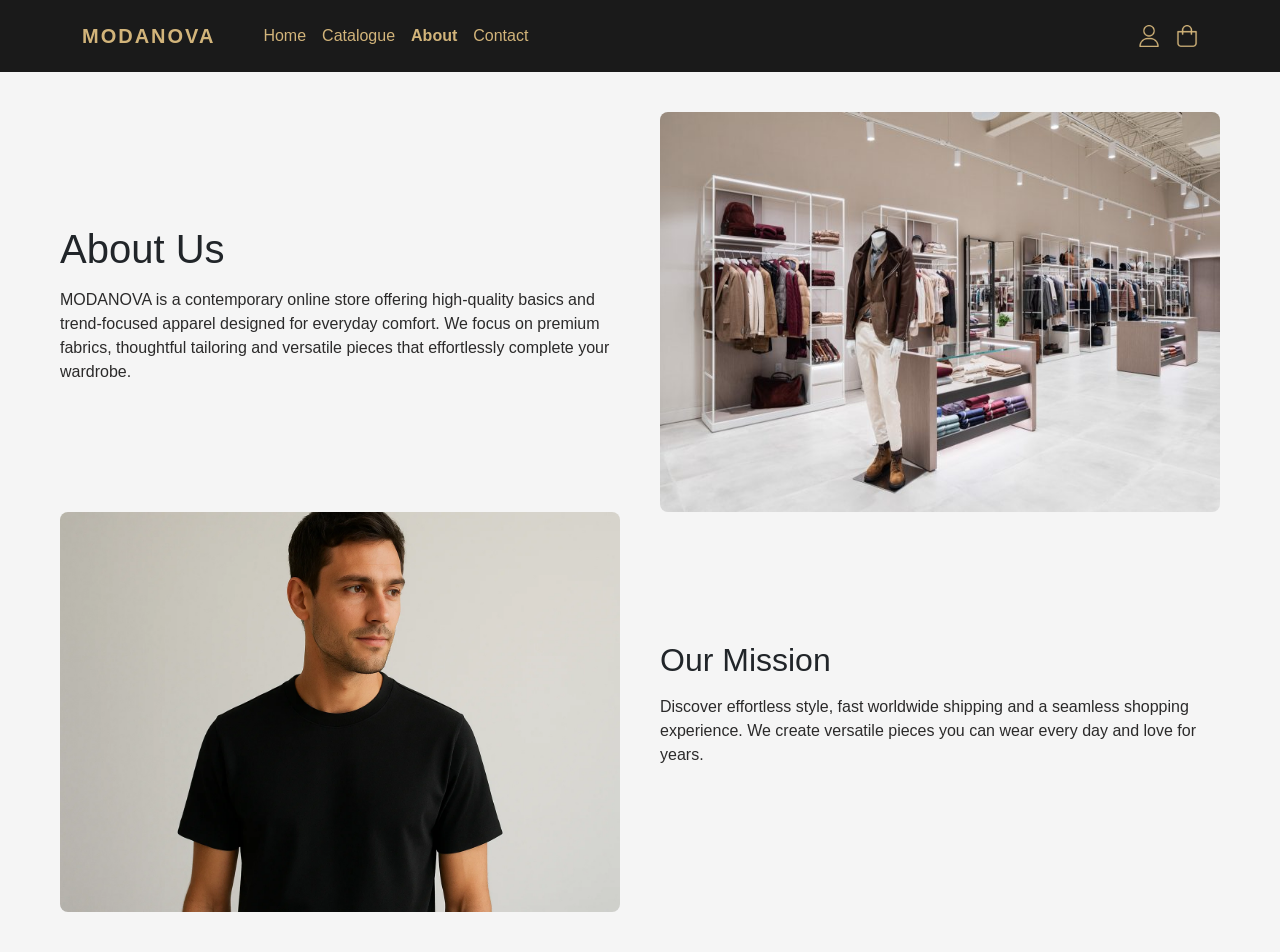
==== about.html @ 0a6530c6 "Fix image links" ====
<!DOCTYPE html>
<html lang="en">
<head>
    <meta charset="UTF-8">
    <meta name="viewport" content="width=device-width, initial-scale=1.0">
    <title>MODANOVA - About</title>
    <link href="https://cdn.jsdelivr.net/npm/bootstrap@5.3.2/dist/css/bootstrap.min.css" rel="stylesheet">
    <link rel="stylesheet" href="style.css">
    <link rel="stylesheet" href="about.css">
    <link rel="icon" type="png" href="logo.png">
</head>
<body>
    <nav class="navbar navbar-expand-lg navbar-light custom-navbar py-3">
        <div class="container">
            <a class="navbar-brand fw-bold tracking-wide" href="#">MODANOVA</a>
            <button class="navbar-toggler" type="button" data-bs-toggle="collapse" data-bs-target="#navbarNav">
                <span class="navbar-toggler-icon"></span>
            </button>
            <div class="collapse navbar-collapse" id="navbarNav">
                <ul class="navbar-nav me-auto ms-4">
                    <li class="nav-item"><a class="nav-link" href="main.html">Home</a></li>
                    <li class="nav-item"><a class="nav-link" href="catalogue.html">Catalogue</a></li>
                    <li class="nav-item"><a class="nav-link active fw-bold" href="about.html">About</a></li>
                    <li class="nav-item"><a class="nav-link" href="contact.html">Contact</a></li>
                </ul>
                <div class="nav-icons d-flex align-items-center gap-3">
                    <a href="#" class="nav-icon" title="Profile">
                        <img src="user.png" alt="User profile">
                    </a>
                    <a href="#" class="nav-icon" title="Cart">
                        <img src="basket.png" alt="Basket">
                    </a>
                </div>
            </div>
        </div>
    </nav>
    <main class="about-page">
        <div class ="about-row">
            <div class="about-text">
                <h1>About Us</h1>
                <p>MODANOVA is a contemporary online store offering high-quality
                basics and trend-focused apparel designed for everyday comfort.
                We focus on premium fabrics, thoughtful tailoring and versatile
                pieces that effortlessly complete your wardrobe.</p>
        </div>
        <div class="about-photo">
            <img src="about1.jpg" alt="About MODANOVA">
        </div>
        </div>
        <div class="about-row">
            <div class="about-photo">
                <img src="about2.jpg" alt="MODANOVA clothing">
            </div>
            <div class="about-text">
                <h2>Our Mission</h2>
                <p> Discover effortless style, fast worldwide shipping and a seamless
            shopping experience. We create versatile pieces you can wear every
            day and love for years.</p>
        </div>
        </div>
    </main>
</body>
</html>
---- style.css ----
body {
    font-family: -apple-system, BlinkMacSystemFont, "Segoe UI", Roboto, Helvetica, Arial, sans-serif;
    background-color: #f5f5f5;
}

.tracking-wide {
    letter-spacing: 2px;
}

.custom-navbar {
    background-color: #1a1a1a; 
}
.custom-navbar .navbar-brand, .custom-navbar .nav-link {
    color: #d2b47a !important; 
}

.nav-icon {
    display: inline-flex;
    align-items: center;
    justify-content: center;
    line-height: 0;
}

.nav-icon img {
    width: 22px;
    height: 22px;
    object-fit: contain;
}

.nav-icon:hover {
    opacity: 0.7;
    transform: translateY(-1px);
}
---- about.css ----
.about-page {
    max-width: 1200px;
    margin: 0 auto; 
    padding:40px 20px;
}
.about-row {
    display:grid;
    grid-template-columns: 1fr 1fr;
    gap: 40px;
    align-items: center;
}
.about-text h1 , .about-text h2 {
    margin-bottom: 15px;
}
.about-text p{
    font-size: 16px;
    color:rgb(43, 42, 42);
    line-height: 24px;
}
.about-photo img{
    width: 100%;
    height: 400px;
    border-radius: 8px;
}
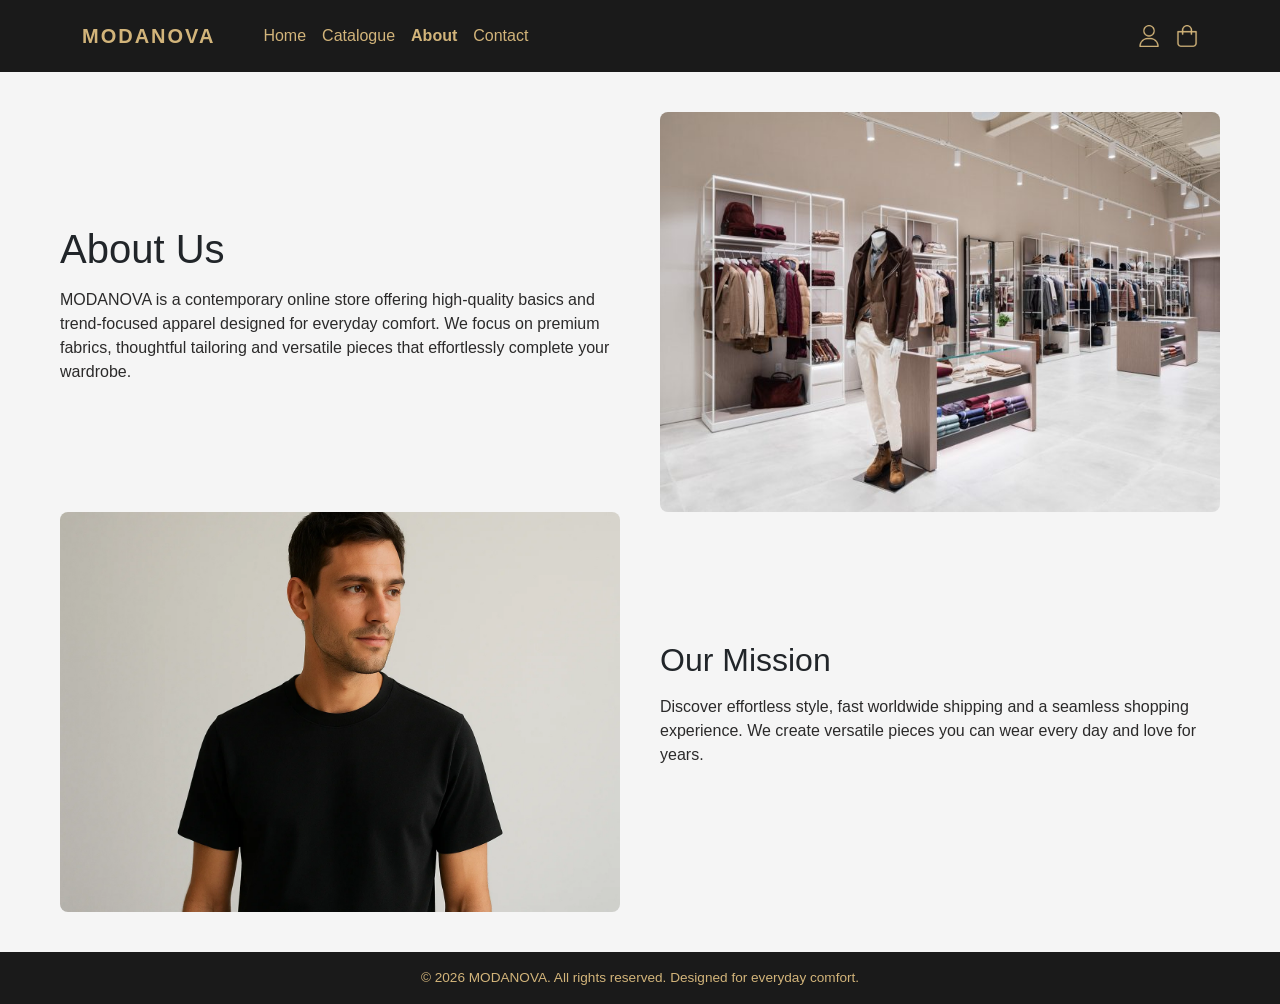
==== commit 1407e63d: "Add footer" ====
--- a/about.html
+++ b/about.html
@@ -10,15 +10,15 @@
     <link rel="icon" type="png" href="logo.png">
 </head>
 <body>
-    <nav class="navbar navbar-expand-lg navbar-light custom-navbar py-3">
+    <nav class="navbar navbar-expand-lg custom-navbar py-3" data-bs-theme="dark">
         <div class="container">
-            <a class="navbar-brand fw-bold tracking-wide" href="#">MODANOVA</a>
+            <a class="navbar-brand fw-bold tracking-wide" href="index.html">MODANOVA</a>
             <button class="navbar-toggler" type="button" data-bs-toggle="collapse" data-bs-target="#navbarNav">
                 <span class="navbar-toggler-icon"></span>
             </button>
             <div class="collapse navbar-collapse" id="navbarNav">
                 <ul class="navbar-nav me-auto ms-4">
-                    <li class="nav-item"><a class="nav-link" href="main.html">Home</a></li>
+                    <li class="nav-item"><a class="nav-link" href="index.html">Home</a></li>
                     <li class="nav-item"><a class="nav-link" href="catalogue.html">Catalogue</a></li>
                     <li class="nav-item"><a class="nav-link active fw-bold" href="about.html">About</a></li>
                     <li class="nav-item"><a class="nav-link" href="contact.html">Contact</a></li>
@@ -59,5 +59,9 @@
         </div>
         </div>
     </main>
+    <footer class="site-footer text-center py-3">
+    <p class="mb-0">© 2026 MODANOVA. All rights reserved. Designed for everyday comfort.</p>
+</footer>
+    <script src="https://cdn.jsdelivr.net/npm/bootstrap@5.3.2/dist/js/bootstrap.bundle.min.js"></script>
 </body>
 </html>
--- a/about.css
+++ b/about.css
@@ -21,4 +21,31 @@
     width: 100%;
     height: 400px;
     border-radius: 8px;
+}
+.site-footer {
+    background-color: #1a1a1a;
+    color: #d2b47a;
+    font-size: 0.85rem;
+}
+@media (max-width: 768px) {
+    .about-row {
+        grid-template-columns: 1fr;
+    }
+    .about-photo img {
+        height: 300px;
+    }
+}
+@media(max-width: 480px) {
+    .about-photo  {
+        padding: 20 px 10px;
+    }
+    .about-text h1, .about-text h2 {
+        font-size: 24px;
+    }
+    .about-text p {
+        font-size: 14px;
+    }
+    .about-photo img {
+        height: 220px;
+    }
 }
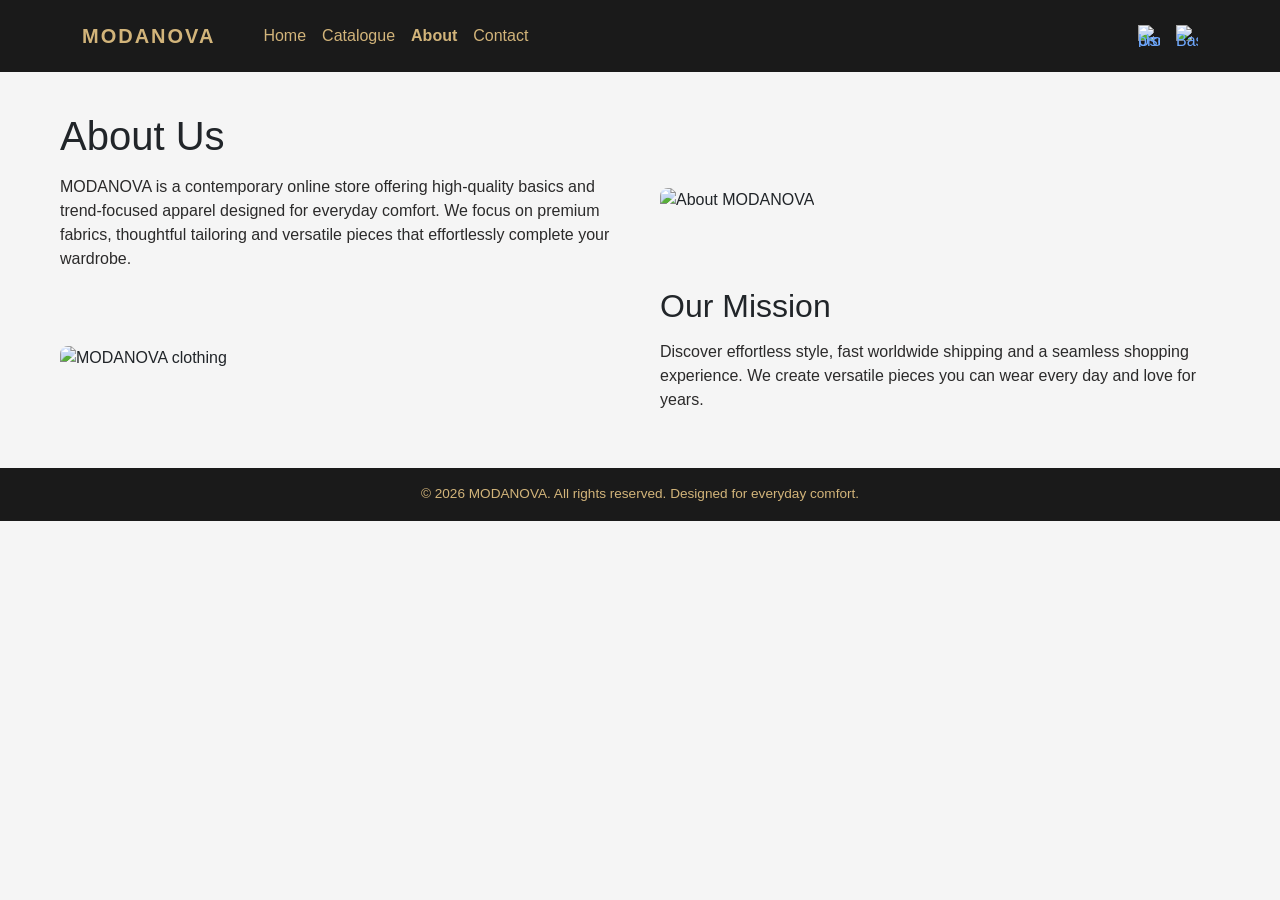
==== commit 55c1ebef: "about.html edited" ====
--- a/about.html
+++ b/about.html
@@ -7,7 +7,7 @@
     <link href="https://cdn.jsdelivr.net/npm/bootstrap@5.3.2/dist/css/bootstrap.min.css" rel="stylesheet">
     <link rel="stylesheet" href="style.css">
     <link rel="stylesheet" href="about.css">
-    <link rel="icon" type="png" href="logo.png">
+    <link rel="icon" type="image/png" href="photo/logo.png">
 </head>
 <body>
     <nav class="navbar navbar-expand-lg custom-navbar py-3" data-bs-theme="dark">
@@ -25,43 +25,43 @@
                 </ul>
                 <div class="nav-icons d-flex align-items-center gap-3">
                     <a href="#" class="nav-icon" title="Profile">
-                        <img src="user.png" alt="User profile">
+                        <img src="photo/user.png" alt="User profile">
                     </a>
                     <a href="#" class="nav-icon" title="Cart">
-                        <img src="basket.png" alt="Basket">
+                        <img src="photo/basket.png" alt="Basket">
                     </a>
                 </div>
             </div>
         </div>
     </nav>
     <main class="about-page">
-        <div class ="about-row">
+        <div class="about-row">
             <div class="about-text">
                 <h1>About Us</h1>
                 <p>MODANOVA is a contemporary online store offering high-quality
                 basics and trend-focused apparel designed for everyday comfort.
                 We focus on premium fabrics, thoughtful tailoring and versatile
                 pieces that effortlessly complete your wardrobe.</p>
-        </div>
-        <div class="about-photo">
-            <img src="about1.jpg" alt="About MODANOVA">
-        </div>
+            </div>
+            <div class="about-photo">
+                <img src="photo/about1.jpg" alt="About MODANOVA">
+            </div>
         </div>
         <div class="about-row">
             <div class="about-photo">
-                <img src="about2.jpg" alt="MODANOVA clothing">
+                <img src="photo/about2.jpg" alt="MODANOVA clothing">
             </div>
             <div class="about-text">
                 <h2>Our Mission</h2>
-                <p> Discover effortless style, fast worldwide shipping and a seamless
-            shopping experience. We create versatile pieces you can wear every
-            day and love for years.</p>
-        </div>
+                <p>Discover effortless style, fast worldwide shipping and a seamless
+                shopping experience. We create versatile pieces you can wear every
+                day and love for years.</p>
+            </div>
         </div>
     </main>
     <footer class="site-footer text-center py-3">
-    <p class="mb-0">© 2026 MODANOVA. All rights reserved. Designed for everyday comfort.</p>
-</footer>
+        <p class="mb-0">© 2026 MODANOVA. All rights reserved. Designed for everyday comfort.</p>
+    </footer>
     <script src="https://cdn.jsdelivr.net/npm/bootstrap@5.3.2/dist/js/bootstrap.bundle.min.js"></script>
 </body>
 </html>
--- a/style.css
+++ b/style.css
@@ -1,3 +1,5 @@
+html { overflow-y: scroll; }
+
 body {
     font-family: -apple-system, BlinkMacSystemFont, "Segoe UI", Roboto, Helvetica, Arial, sans-serif;
     background-color: #f5f5f5;
@@ -30,4 +32,10 @@
 .nav-icon:hover {
     opacity: 0.7;
     transform: translateY(-1px);
+}
+
+.site-footer {
+    background-color: #1a1a1a;
+    color: #d2b47a;
+    font-size: 0.85rem;
 }
--- a/about.css
+++ b/about.css
@@ -22,11 +22,7 @@
     height: 400px;
     border-radius: 8px;
 }
-.site-footer {
-    background-color: #1a1a1a;
-    color: #d2b47a;
-    font-size: 0.85rem;
-}
+
 @media (max-width: 768px) {
     .about-row {
         grid-template-columns: 1fr;
